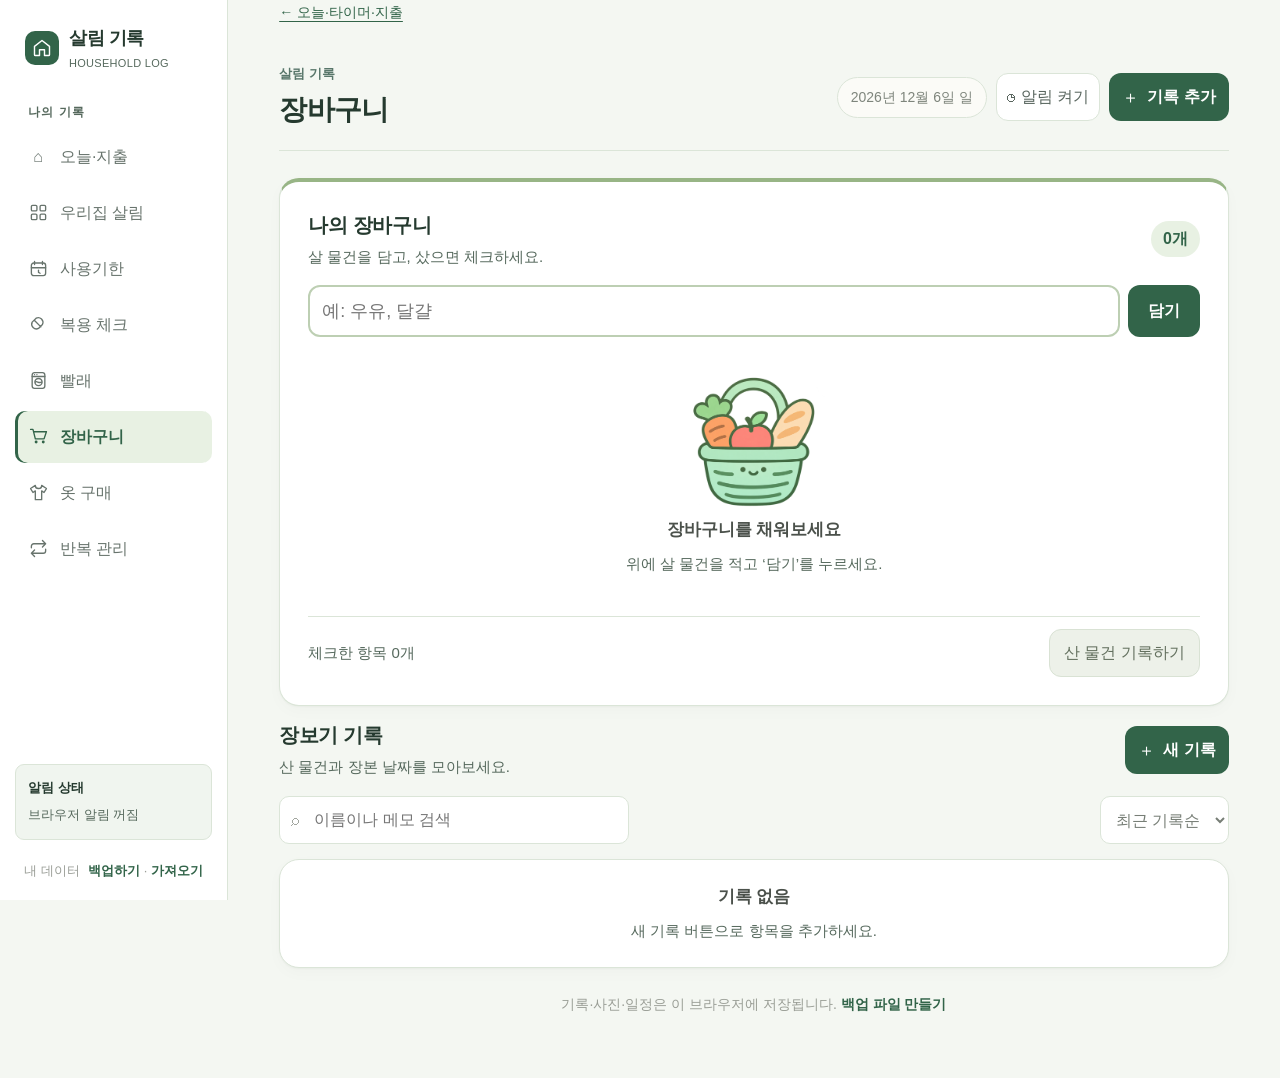
==== household.html @ 3b307e87 "Restore editable basket and household management alongside today tools" ====
<!doctype html>
<html lang="ko">
<head>
  <meta charset="utf-8">
  <meta name="viewport" content="width=device-width, initial-scale=1">
  <meta name="theme-color" content="#f5f3ed">
  <meta name="description" content="빨래, 장보기, 반복 집안일, 복용 일정과 식품·화장품 사용기한을 관리하는 생활 기록 앱">
  <title>살림 관리 · 오늘 살림</title>
  <link rel="stylesheet" href="household.css?v=20261121-restore-1">
</head>
<body>
  <svg class="icon-definitions" xmlns="http://www.w3.org/2000/svg" aria-hidden="true">
    <defs>
      <symbol id="icon-home" viewBox="0 0 24 24"><path d="m3 10 9-7 9 7v10a1 1 0 0 1-1 1h-5v-7H9v7H4a1 1 0 0 1-1-1Z"/></symbol>
      <symbol id="icon-overview" viewBox="0 0 24 24"><rect x="3" y="3" width="7" height="7" rx="1.5"/><rect x="14" y="3" width="7" height="7" rx="1.5"/><rect x="3" y="14" width="7" height="7" rx="1.5"/><rect x="14" y="14" width="7" height="7" rx="1.5"/></symbol>
      <symbol id="icon-expiry" viewBox="0 0 24 24"><rect x="3" y="5" width="18" height="16" rx="3"/><path d="M7 3v4m10-4v4M3 11h18m-9 3v3l2 1"/></symbol>
      <symbol id="icon-medications" viewBox="0 0 24 24"><path d="m9 4-5 5a6 6 0 0 0 8 8l5-5a6 6 0 0 0-8-8Zm-2 3 8 8"/></symbol>
      <symbol id="icon-laundry" viewBox="0 0 24 24"><rect x="4" y="2" width="16" height="20" rx="3"/><path d="M4 7h16M7 4.5h.01m3 0h.01"/><circle cx="12" cy="14" r="4.5"/><path d="M8 14c2-2 4 2 8 0"/></symbol>
      <symbol id="icon-shopping" viewBox="0 0 24 24"><path d="M2 3h3l3 12h11l3-9H6M9 19h.01M18 19h.01"/><circle cx="9" cy="19" r="1"/><circle cx="18" cy="19" r="1"/></symbol>
      <symbol id="icon-clothes" viewBox="0 0 24 24"><path d="m8 3-6 4 3 5 3-2v11h8V10l3 2 3-5-6-4a4 4 0 0 1-8 0Z"/></symbol>
      <symbol id="icon-routines" viewBox="0 0 24 24"><path d="m17 2 4 4-4 4M3 11V9a3 3 0 0 1 3-3h15M7 22l-4-4 4-4m14-1v2a3 3 0 0 1-3 3H3"/></symbol>
      <symbol id="icon-food" viewBox="0 0 24 24"><path d="M12 7c-7-5-12 3-7 12 2 4 5 1 7 1s5 3 7-1c5-9 0-17-7-12Zm0 0V5m0 0c0-3 3-3 5-3 0 3-2 4-5 3Z"/></symbol>
      <symbol id="icon-cosmetic" viewBox="0 0 24 24"><rect x="7" y="8" width="10" height="14" rx="2"/><path d="M9 8V4h6v4M12 4V2h6m-8 11h4"/></symbol>
      <symbol id="icon-check" viewBox="0 0 24 24"><rect x="3" y="3" width="18" height="18" rx="3"/><path d="m7 12 3 3 7-7"/></symbol>
    </defs>
  </svg>
  <div id="householdError" class="storage-warning" role="alert" hidden></div>
  <div class="app-shell">
    <aside class="sidebar" aria-label="주 메뉴">
      <div class="brand">
        <div class="brand-mark" aria-hidden="true"><svg class="ui-icon" aria-hidden="true" focusable="false"><use href="#icon-home"></use></svg></div>
        <div><div class="brand-name">살림 기록</div><div class="brand-sub">HOUSEHOLD LOG</div></div>
      </div>
      <div class="nav-label">나의 기록</div>
      <nav class="nav-list">
        <a class="nav-item" href="index.html"><span class="nav-icon" aria-hidden="true">⌂</span><span>오늘·지출</span></a>
        <button class="nav-item active" data-view="overview"><span class="nav-icon"><svg class="ui-icon" aria-hidden="true" focusable="false"><use href="#icon-overview"></use></svg></span><span>우리집 살림</span></button>
        <button class="nav-item" data-view="expiry"><span class="nav-icon"><svg class="ui-icon" aria-hidden="true" focusable="false"><use href="#icon-expiry"></use></svg></span><span>사용기한</span><span class="nav-count" id="navExpiryCount"></span></button>
        <button class="nav-item" data-view="medications"><span class="nav-icon"><svg class="ui-icon" aria-hidden="true" focusable="false"><use href="#icon-medications"></use></svg></span><span>복용 체크</span><span class="nav-count" id="navMedCount"></span></button>
        <button class="nav-item" data-view="laundry"><span class="nav-icon"><svg class="ui-icon" aria-hidden="true" focusable="false"><use href="#icon-laundry"></use></svg></span><span>빨래</span></button>
        <button class="nav-item" data-view="shopping"><span class="nav-icon"><svg class="ui-icon" aria-hidden="true" focusable="false"><use href="#icon-shopping"></use></svg></span><span>장바구니</span></button>
        <button class="nav-item" data-view="clothes"><span class="nav-icon"><svg class="ui-icon" aria-hidden="true" focusable="false"><use href="#icon-clothes"></use></svg></span><span>옷 구매</span></button>
        <button class="nav-item" data-view="routines"><span class="nav-icon"><svg class="ui-icon" aria-hidden="true" focusable="false"><use href="#icon-routines"></use></svg></span><span>반복 관리</span><span class="nav-count" id="navRoutineCount"></span></button>
      </nav>
      <div class="side-spacer"></div>
      <div class="side-note"><div class="side-note-title">알림 상태</div><p id="sideNotificationStatus">브라우저 알림 꺼짐</p></div>
      <div class="side-tools"><span>내 데이터</span><span><button class="text-button" id="exportButton">백업하기</button> · <button class="text-button" id="importButton">가져오기</button></span></div>
    </aside>

    <main class="main">
      <a class="today-return" href="index.html">← 오늘·타이머·지출</a>
      <header class="topbar">
        <div><div class="eyebrow">살림 기록</div><h1 id="pageTitle">우리집 살림</h1></div>
        <div class="top-actions"><div class="date-chip" id="todayChip"></div><button class="notification-button" id="notificationButton" title="복용 시간과 사용기한 알림"><span>◷</span> 알림 켜기</button><button class="primary-button" id="openAdd"><span class="plus">＋</span> 기록 추가</button></div>
      </header>

      <section class="dashboard" id="dashboard">
        <div class="dashboard-summary"><div class="summary-copy"><span class="summary-date" id="dashboardToday"></span><h2>오늘 챙길 살림</h2><p id="dashboardSummaryText">복용 일정과 사용기한을 확인하세요.</p></div><img class="summary-basket" src="assets/salim-cute-basket-v1-web.png" alt="" width="240" height="220"></div>
        <section class="panel quick-panel">
          <div class="panel-heading"><div><h2 class="panel-title">무엇을 하실까요?</h2><p class="panel-caption">그림을 눌러 시작하세요.</p></div></div>
          <div class="quick-actions">
            <button class="quick-action category-card" data-open-view="shopping"><span class="category-art"><img src="assets/salim-cute-basket-v1-web.png" alt="" width="144" height="112"></span><span class="category-title">장바구니</span><span class="category-caption">살 물건 적기</span></button>
            <button class="quick-action category-card" data-add="laundry"><span class="category-art"><img src="assets/salim-cute-laundry-v1-web.png" alt="" width="144" height="112"></span><span class="category-title">빨래 기록</span><span class="category-caption">세탁 날짜 남기기</span></button>
            <button class="quick-action category-card" data-open-view="medications"><span class="category-art"><img src="assets/salim-cute-medicine-v1-web.png" alt="" width="144" height="112"></span><span class="category-title">복용 체크</span><span class="category-caption">오늘 복용 확인하기</span></button>
            <button class="quick-action category-card" data-open-view="expiry"><span class="category-art"><img src="assets/salim-cute-expiry-v1-web.png" alt="" width="144" height="112"></span><span class="category-title">사용기한</span><span class="category-caption">식품·화장품 기한</span></button>
            <button class="quick-action category-card" data-add="clothes"><span class="category-art"><img src="assets/salim-cute-clothes-v1-web.png" alt="" width="144" height="112"></span><span class="category-title">옷 구매</span><span class="category-caption">산 옷 기록하기</span></button>
            <button class="quick-action category-card" data-open-view="routines"><span class="category-art"><img src="assets/salim-cute-chores-v1-web.png" alt="" width="144" height="112"></span><span class="category-title">반복 집안일</span><span class="category-caption">청소·교체 일정</span></button>
          </div>
        </section>
        <div class="stat-grid">
          <article class="stat-card"><div class="stat-icon"><svg class="ui-icon" aria-hidden="true" focusable="false"><use href="#icon-laundry"></use></svg></div><div><div class="stat-label">이번 달 빨래</div><div class="stat-value"><span id="laundryStat">0</span><small>회 기록</small></div></div></article>
          <article class="stat-card"><div class="stat-icon"><svg class="ui-icon" aria-hidden="true" focusable="false"><use href="#icon-shopping"></use></svg></div><div><div class="stat-label">이번 달 장보기</div><div class="stat-value"><span id="shoppingStat">0</span><small>회 기록</small></div></div></article>
          <article class="stat-card"><div class="stat-icon"><svg class="ui-icon" aria-hidden="true" focusable="false"><use href="#icon-clothes"></use></svg></div><div><div class="stat-label">이번 달 새 옷</div><div class="stat-value"><span id="clothesStat">0</span><small>건 기록</small></div></div></article>
        </div>
        <section class="panel med-panel">
          <div class="panel-heading"><div><h2 class="panel-title">오늘 복용</h2><p class="panel-caption">등록한 시간에 복용 여부를 체크하세요</p></div><button class="link-button" data-open-view="medications">약 관리 →</button></div>
          <div class="med-dose-list" id="dashboardDoseList"></div>
        </section>
        <section class="panel routine-preview-panel">
          <div class="panel-heading"><div><h2 class="panel-title">반복 일정</h2><p class="panel-caption">주기적으로 챙길 집안일</p></div><button class="link-button" data-open-view="routines">관리 →</button></div>
          <div class="routine-preview-list" id="dashboardRoutineList"></div>
        </section>
        <div class="content-grid">
          <section class="panel">
            <div class="panel-heading"><div><h2 class="panel-title">기한 임박</h2><p class="panel-caption">60일 이내 사용기한</p></div><button class="link-button" data-open-view="expiry">전체 보기 →</button></div>
            <div class="alert-list" id="alertList"></div>
          </section>
          <section class="panel">
            <div class="panel-heading"><div><h2 class="panel-title">최근 기록</h2><p class="panel-caption">최근 입력한 항목</p></div><button class="link-button" data-open-view="all">모두 보기 →</button></div>
            <div class="activity-list" id="activityList"></div>
          </section>
        </div>

      </section>

      <section class="list-section" id="listSection">
        <section class="panel shopping-list-panel" id="shoppingListPanel">
          <div class="panel-heading"><div><h2 class="panel-title">나의 장바구니</h2><p class="panel-caption">살 물건을 담고, 샀으면 체크하세요.</p></div><span class="shopping-count" id="shoppingCount">0개</span></div>
          <div class="shopping-entry"><input id="shoppingItemInput" type="text" maxlength="100" placeholder="예: 우유, 달걀" aria-label="장보기 품목"><button class="primary-button" id="addShoppingItem" type="button">담기</button></div>
          <div class="shopping-items" id="shoppingItems"></div>
          <div class="shopping-list-footer"><span id="shoppingCheckedCount">체크한 항목 0개</span><button class="secondary-button" id="saveShoppingPurchase" type="button" disabled>산 물건 기록하기</button></div>
        </section>
        <div class="panel-heading"><div><h2 class="panel-title" id="listTitle">기록</h2><p class="panel-caption" id="listCaption"></p></div><button class="primary-button" id="listAdd"><span class="plus">＋</span> 새 기록</button></div>
        <div class="list-toolbar"><div class="search-wrap"><span>⌕</span><input class="search-input" type="search" id="searchInput" placeholder="이름이나 메모 검색" aria-label="기록 검색"></div><select class="sort-select" id="sortSelect" aria-label="정렬"><option value="newest">최근 기록순</option><option value="oldest">오래된 순</option></select></div>

        <div class="record-list" id="recordList"></div>
        <div class="storage-note">기록·사진·일정은 이 브라우저에 저장됩니다. <button class="text-button" id="backupInline">백업 파일 만들기</button></div>
      </section>

      <section class="med-section" id="medSection">
        <div class="panel-heading"><div><h2 class="panel-title">복용 체크</h2><p class="panel-caption">약과 복용 시간을 등록하고 오늘 복용을 기록합니다.</p></div><button class="primary-button" id="addMedication"><span class="plus">＋</span> 약 추가</button></div>
        <div class="med-layout">
          <section class="panel"><div class="panel-heading"><div><h2 class="panel-title">오늘 복용 일정</h2><p class="panel-caption" id="medTodayCaption"></p></div></div><div class="med-dose-list" id="medDoseList"></div></section>
          <section class="panel"><div class="panel-heading"><div><h2 class="panel-title">등록된 약</h2><p class="panel-caption">약 이름, 시간, 요일</p></div></div><div class="med-list" id="medList"></div><p class="med-disclaimer">복용 여부 기록용입니다. 복용량·복용법은 처방 및 제품 설명을 따르세요.</p></section>
        </div>
      </section>
      <section class="routine-section" id="routineSection">
        <div class="panel-heading"><div><h2 class="panel-title">반복 관리</h2><p class="panel-caption">정기적으로 챙길 집안일을 등록하고 다음 일정을 관리합니다.</p></div><button class="secondary-button" id="exportCalendar" type="button">캘린더 내보내기</button></div>
        <section class="panel routine-form-panel">
          <div class="routine-form-heading"><div><h2 class="panel-title">일정 추가</h2><p class="panel-caption">세탁조 청소, 필터 교체, 침구 세탁 등을 등록하세요.</p></div></div>
          <form class="routine-form" id="routineForm">
            <div class="field"><label for="routineName">할 일</label><input id="routineName" name="name" required maxlength="80" placeholder="예: 정수기 필터 교체"></div>
            <div class="field"><label for="routineNextDate">다음 날짜</label><input id="routineNextDate" name="nextDate" type="date" required></div>
            <div class="field"><label for="routineCadence">반복 주기</label><select id="routineCadence" name="cadence"><option value="P7D">매주</option><option value="P14D">2주마다</option><option value="P1M" selected>매월</option><option value="P3M">3개월마다</option><option value="P6M">6개월마다</option><option value="P1Y">매년</option></select></div>
            <button class="primary-button" id="routineSubmitButton" type="submit"><span class="plus">＋</span> 일정 등록</button>
          </form>
        </section>
        <section class="panel routine-list-panel"><div class="panel-heading"><div><h2 class="panel-title">등록한 일정</h2><p class="panel-caption">완료하면 선택한 주기만큼 다음 날짜가 자동으로 바뀝니다.</p></div></div><div class="routine-list" id="routineList"></div></section>
        <p class="calendar-note">캘린더 내보내기는 반복 일정을 .ics 파일로 저장합니다. 파일을 Google Calendar 또는 Apple 캘린더에 가져오면 기기 캘린더 알림을 사용할 수 있어요.</p>
      </section>
      <div class="mobile-data-tools" aria-label="데이터 관리"><button class="text-button" id="mobileExportButton">전체 백업</button><button class="text-button" id="mobileImportButton">백업 가져오기</button></div>
    </main>
  </div>

  <div class="modal-backdrop" id="modalBackdrop" role="dialog" aria-modal="true" aria-labelledby="modalTitle">
    <div class="modal">
      <div class="modal-head"><div><h2 id="modalTitle">새 기록</h2><p>입력한 정보는 이 브라우저에 저장됩니다.</p></div><button class="close-button" id="closeModal" aria-label="닫기">×</button></div>
      <div class="type-tabs" id="typeTabs">
        <button class="type-tab active" data-type="laundry"><span>◌</span>빨래</button>
        <button class="type-tab" data-type="shopping"><span>⌑</span>장보기</button>
        <button class="type-tab" data-type="clothes"><span>♧</span>옷 구매</button>
        <button class="type-tab" data-type="food"><span>◉</span>식품</button>
        <button class="type-tab" data-type="cosmetic"><span>✿</span>화장품</button>
      </div>
      <form id="recordForm">
        <div class="form-body"><div class="form-grid" id="formFields"></div><div class="calc-preview" id="calcPreview" hidden></div></div>
        <div class="form-footer"><button type="button" class="secondary-button" id="cancelModal">취소</button><button type="submit" class="primary-button">기록 저장</button></div>
      </form>
    </div>
  </div>
  <div class="modal-backdrop" id="medModalBackdrop" role="dialog" aria-modal="true" aria-labelledby="medModalTitle">
    <div class="modal">
      <div class="modal-head"><div><h2 id="medModalTitle">약 추가</h2><p>이름과 복용 일정만 입력하면 됩니다.</p></div><button class="close-button" id="closeMedModal" aria-label="닫기">×</button></div>
      <form id="medForm">
        <div class="form-body"><div class="form-grid">
          <div class="field full"><label for="medName">약 이름</label><input id="medName" name="name" required maxlength="80" placeholder="예: 비타민 D"></div>
          <div class="field full"><label for="medDose">복용량 <span class="hint">선택</span></label><input id="medDose" name="dose" maxlength="40" placeholder="예: 1정, 5ml"></div>
          <div class="field full"><label class="scheduled-option"><input id="medScheduled" type="checkbox" checked>정한 시간에 표시</label></div>
          <div class="field full" id="medScheduleFields"><label>복용 시간</label><div id="medTimes"></div><button class="secondary-button" type="button" id="addMedTime">＋ 시간 추가</button></div>
          <div class="field full"><label>복용 요일</label><div class="day-picker" id="dayPicker"></div></div>
          <div class="field"><label for="medStartDate">시작일 <span class="hint">선택</span></label><input id="medStartDate" name="startDate" type="date"></div>
          <div class="field"><label for="medEndDate">종료일 <span class="hint">선택</span></label><input id="medEndDate" name="endDate" type="date"></div>
        </div><p class="med-disclaimer">알림은 이 앱이 열려 있고 브라우저 알림을 허용한 동안 전송됩니다. 체크가 없다는 이유로 복용하지 않았다고 판단하지 않습니다.</p></div>
        <div class="form-footer"><button type="button" class="secondary-button" id="cancelMedModal">취소</button><button type="submit" class="primary-button" id="saveMedicationButton">약 저장</button></div>
      </form>
    </div>
  </div>
  <div class="photo-viewer" id="photoViewer"><button type="button" id="closePhotoViewer" aria-label="사진 닫기">×</button><img id="photoViewerImage" alt="첨부 사진 크게 보기"></div>
  <input type="file" id="importFile" accept="application/json,.json">
  <div class="toast" id="toast" role="status" aria-live="polite"></div>

  <script src="care-core.js?v=20261120-quick-care-1"></script>
  <script src="household-bridge.js?v=20261121-restore-1"></script>
  <script src="household.js?v=20261121-restore-1"></script>
</body>
</html>
---- household.css ----
:root {
      color-scheme: light;
      --bg: #f3f5f4;
      --paper: #ffffff;
      --paper-2: #f7f8f7;
      --ink: #222a27;
      --muted: #69766f;
      --line: #dce3df;
      --green: #2f6652;
      --green-2: #56796a;
      --green-pale: #e8f0ec;
      --coral: #b9614b;
      --coral-pale: #f8eae6;
      --gold: #99722e;
      --gold-pale: #f4f0e4;
      --shadow: 0 1px 3px rgba(30, 47, 38, .05), 0 4px 14px rgba(30, 47, 38, .025);
      --radius: 12px;
      font-family: -apple-system, BlinkMacSystemFont, "Apple SD Gothic Neo", "Noto Sans KR", "Malgun Gothic", sans-serif;
    }
    * { box-sizing: border-box; }
    body { margin: 0; min-width: 320px; background: var(--bg); color: var(--ink); }
    button, input, select, textarea { font: inherit; }
    button { cursor: pointer; }
    .app-shell { min-height: 100vh; }
    .sidebar {
      position: fixed; inset: 0 auto 0 0; z-index: 5; display: flex; flex-direction: column;
      width: 220px; padding: 24px 14px 16px; background: var(--paper); border-right: 1px solid var(--line);
    }
    .brand { display: flex; align-items: center; gap: 10px; padding: 0 10px; margin: 0 0 34px; }
    .brand-mark { display: grid; place-items: center; width: 34px; height: 34px; border-radius: 9px; background: var(--green); color: #fff; font-size: 17px; }
    .brand-name { font-size: 15px; font-weight: 750; letter-spacing: -.4px; }
    .brand-sub { margin-top: 3px; font-size: 9px; color: var(--muted); letter-spacing: .3px; }
    .nav-label { padding: 0 13px; margin: 0 0 10px; color: #a1a59e; font-size: 10px; font-weight: 700; letter-spacing: 1.1px; }
    .nav-list { display: grid; gap: 5px; }
    .nav-item { width: 100%; display: flex; align-items: center; gap: 12px; padding: 10px 12px; border: 0; border-radius: 8px; background: transparent; color: #68746d; text-align: left; font-size: 12px; transition: background .15s, color .15s; }
    .nav-item:hover { background: #f5f5ef; color: var(--ink); }
    .nav-item.active { background: var(--green-pale); color: var(--green); font-weight: 700; box-shadow: inset 2px 0 var(--green); }
    .nav-icon { width: 18px; font-size: 16px; text-align: center; }
    .nav-count { margin-left: auto; color: #9da39a; font-size: 11px; }
    .side-spacer { flex: 1; }
    .side-note { padding: 13px 12px; border-radius: 9px; background: var(--paper-2); border: 1px solid var(--line); }
    .side-note-title { margin-bottom: 7px; font-size: 11px; font-weight: 700; }
    .side-note p { margin: 0; color: var(--muted); font-size: 10px; line-height: 1.65; }
    .side-tools { display: flex; justify-content: space-between; align-items: center; padding: 18px 9px 0; color: #9a9e97; font-size: 10px; }
    .text-button { border: 0; padding: 3px 0; background: transparent; color: var(--green); font-size: 10px; font-weight: 700; }
    .main { max-width: 1480px; min-height: 100vh; margin-left: 220px; padding: 0 42px 56px; }
    .topbar { display: flex; justify-content: space-between; align-items: center; padding: 25px 0 22px; }
    .eyebrow { color: var(--green-2); font-size: 10px; font-weight: 700; letter-spacing: .3px; }
    h1 { margin: 5px 0 0; font-size: 21px; letter-spacing: -.55px; font-weight: 750; }
    .top-actions { display: flex; align-items: center; gap: 9px; }
    .date-chip { padding: 9px 13px; border: 1px solid var(--line); border-radius: 99px; color: #7e857c; background: rgba(255,254,250,.65); font-size: 11px; }
    .primary-button { display: inline-flex; align-items: center; justify-content: center; gap: 8px; min-height: 38px; padding: 0 13px; border: 0; border-radius: 8px; background: var(--green); color: #fff; font-size: 11px; font-weight: 700; box-shadow: none; transition: background .15s; }
    .primary-button:hover { transform: translateY(-1px); background: #344a3b; }
    .plus { font-size: 17px; line-height: 1; font-weight: 400; }
    .dashboard { display: block; }
    .stat-grid { display: grid; grid-template-columns: repeat(3, 1fr); gap: 14px; margin: 19px 0; }
    .stat-card { display: flex; align-items: center; min-height: 82px; padding: 14px 16px; border: 1px solid var(--line); border-radius: 10px; background: var(--paper); box-shadow: var(--shadow); }
    .stat-icon { display: grid; place-items: center; flex: 0 0 36px; width: 36px; height: 36px; margin-right: 12px; border-radius: 9px; background: var(--green-pale); color: var(--green); font-size: 16px; }
    .stat-card:nth-child(2) .stat-icon { background: var(--gold-pale); color: var(--gold); }
    .stat-card:nth-child(3) .stat-icon { background: var(--coral-pale); color: var(--coral); }
    .stat-label { color: var(--muted); font-size: 10px; }
    .stat-value { margin-top: 5px; font-size: 19px; font-weight: 750; letter-spacing: -.5px; }
    .stat-value small { margin-left: 4px; color: #969c93; font-size: 10px; font-weight: 500; }
    .content-grid { display: grid; grid-template-columns: minmax(0, 1.5fr) minmax(265px, .9fr); gap: 17px; }
    .panel { min-width: 0; padding: 18px 18px; border: 1px solid var(--line); border-radius: 11px; background: var(--paper); box-shadow: var(--shadow); }
    .panel-heading { display: flex; justify-content: space-between; align-items: flex-start; margin-bottom: 17px; }
    .panel-title { margin: 0; font-size: 14px; font-weight: 750; letter-spacing: -.35px; }
    .panel-caption { margin: 5px 0 0; color: var(--muted); font-size: 10px; }
    .link-button { border: 0; background: transparent; color: var(--green); font-size: 10px; font-weight: 700; }
    .alert-list { display: grid; gap: 9px; }
    .alert-row { display: flex; align-items: center; min-height: 61px; padding: 10px 12px; border-radius: 12px; background: #faf9f4; }
    .alert-row.urgent { background: #fbf0eb; }
    .alert-symbol { display: grid; place-items: center; flex: 0 0 36px; width: 36px; height: 36px; margin-right: 11px; border-radius: 12px; background: #eff1eb; font-size: 15px; }
    .alert-row.urgent .alert-symbol { background: #f5ded5; }
    .alert-meta { min-width: 0; flex: 1; }
    .alert-name { overflow: hidden; color: #3b413b; font-size: 11px; font-weight: 700; text-overflow: ellipsis; white-space: nowrap; }
    .alert-date { margin-top: 4px; color: var(--muted); font-size: 9px; }
    .deadline { flex: 0 0 auto; margin-left: 9px; padding: 6px 8px; border-radius: 8px; background: var(--green-pale); color: var(--green); font-size: 9px; font-weight: 750; white-space: nowrap; }
    .deadline.urgent { background: #f4ddd4; color: #a25740; }
    .deadline.past { background: #eeeae5; color: #7b7069; }
    .empty-state { display: grid; justify-items: center; gap: 8px; padding: 23px 12px 20px; color: var(--muted); text-align: center; }
    .empty-state strong { color: #4b514b; font-size: 11px; }
    .empty-state span { font-size: 10px; line-height: 1.6; }
    .activity-empty { grid-template-columns: minmax(0,1fr) 128px; align-items: center; justify-items: stretch; gap: 14px; min-height: 118px; padding: 6px 6px 6px 2px; text-align: left; }
    .activity-empty-copy { display: grid; gap: 7px; }
    .activity-empty img { display: block; width: 128px; max-width: 100%; height: auto; object-fit: contain; }
    .dose-empty, .alert-empty { align-items: center; justify-items: stretch; gap: 12px; padding: 6px 4px; text-align: left; }
    .dose-empty { grid-template-columns: minmax(0,1fr) 150px; min-height: 132px; }
    .alert-empty { grid-template-columns: minmax(0,1fr) 112px; min-height: 110px; gap: 8px; padding-right: 2px; }
    .dose-empty-copy, .alert-empty-copy { display: grid; gap: 7px; }
    .dose-empty img, .alert-empty img { display: block; max-width: 100%; height: auto; object-fit: contain; }
    .dose-empty img { width: 150px; }
    .alert-empty img { width: 112px; }
    .activity-list { display: grid; }
    .activity-row { display: flex; align-items: center; min-height: 58px; border-top: 1px solid #f0efe8; }
    .activity-row:first-child { border-top: 0; }
    .activity-icon { display: grid; place-items: center; flex: 0 0 34px; width: 34px; height: 34px; margin-right: 11px; border-radius: 11px; background: #f1f2ec; font-size: 14px; }
    .activity-main { min-width: 0; flex: 1; }
    .activity-name { overflow: hidden; font-size: 11px; font-weight: 700; text-overflow: ellipsis; white-space: nowrap; }
    .activity-sub { margin-top: 4px; color: var(--muted); font-size: 9px; }
    .activity-kind { margin-left: 8px; color: #92988f; font-size: 9px; white-space: nowrap; }
    .quick-panel { margin-top: 17px; padding: 18px 21px; }
    .quick-actions { display: grid; grid-template-columns: repeat(5, 1fr); gap: 9px; }
    .quick-action { display: flex; align-items: center; gap: 9px; min-height: 48px; padding: 8px 11px; border: 1px solid var(--line); border-radius: 12px; background: #fffefa; color: #565d55; text-align: left; font-size: 10px; transition: border .15s, background .15s; }
    .quick-action:hover { border-color: #bcc9bc; background: #f8faf6; }
    .quick-action span:first-child { font-size: 16px; }
    .list-section { display: none; }
    .list-section.visible { display: block; }
    .list-toolbar { display: flex; justify-content: space-between; align-items: center; gap: 12px; margin: 18px 0 13px; }
    .search-wrap { position: relative; flex: 1; max-width: 350px; }
    .search-wrap span { position: absolute; top: 50%; left: 12px; color: #a2a69f; transform: translateY(-50%); }
    .search-input { width: 100%; height: 39px; padding: 0 12px 0 34px; border: 1px solid var(--line); border-radius: 10px; outline: none; background: var(--paper); color: var(--ink); font-size: 11px; }
    .search-input:focus { border-color: #9cab9c; box-shadow: 0 0 0 3px rgba(65,91,73,.08); }
    .sort-select { height: 39px; padding: 0 11px; border: 1px solid var(--line); border-radius: 10px; background: var(--paper); color: #777e76; font-size: 10px; }
    .record-list { display: grid; gap: 9px; }
    .record-card { display: flex; align-items: center; gap: 11px; padding: 12px 13px; border: 1px solid var(--line); border-radius: 9px; background: var(--paper); box-shadow: var(--shadow); }
    .record-icon { display: grid; place-items: center; flex: 0 0 41px; height: 41px; border-radius: 13px; background: var(--green-pale); font-size: 18px; }
    .record-copy { min-width: 0; flex: 1; }
    .record-title { overflow: hidden; font-size: 12px; font-weight: 700; text-overflow: ellipsis; white-space: nowrap; }
    .record-detail { display: flex; flex-wrap: wrap; gap: 7px; margin-top: 5px; color: var(--muted); font-size: 9px; }
    .record-right { flex: 0 0 auto; display: flex; align-items: center; gap: 12px; }
    .record-deadline { color: var(--green); font-size: 10px; font-weight: 750; text-align: right; }
    .record-deadline small { display: block; margin-bottom: 3px; color: #9ba097; font-size: 8px; font-weight: 500; }
    .delete-button, .edit-button { display: grid; place-items: center; width: 28px; height: 28px; border: 0; border-radius: 7px; background: transparent; color: #77827b; font-size: 13px; }
    .delete-button:hover { background: #f7e9e4; color: #a25740; }
    .edit-button:hover { background: var(--green-pale); color: var(--green); }
    .storage-note { margin-top: 23px; color: #9a9e96; font-size: 9px; text-align: center; }
    .storage-note button { color: var(--green); font-size: inherit; }
    .modal-backdrop { position: fixed; inset: 0; z-index: 20; display: none; align-items: center; justify-content: center; padding: 20px; background: rgba(30,37,31,.38); backdrop-filter: blur(3px); }
    .modal-backdrop.open { display: flex; }
    .modal { width: min(100%, 520px); max-height: min(88vh, 760px); overflow: auto; border-radius: 20px; background: var(--paper); box-shadow: 0 24px 70px rgba(20,30,22,.23); }
    .modal-head { display: flex; justify-content: space-between; align-items: flex-start; padding: 23px 25px 16px; border-bottom: 1px solid var(--line); }
    .modal-head h2 { margin: 0; font-size: 17px; letter-spacing: -.5px; }
    .modal-head p { margin: 6px 0 0; color: var(--muted); font-size: 10px; }
    .close-button { display: grid; place-items: center; width: 31px; height: 31px; border: 0; border-radius: 9px; background: #f3f2ec; color: #747b73; font-size: 18px; }
    .type-tabs { display: grid; grid-template-columns: repeat(5,1fr); gap: 6px; padding: 15px 23px 0; }
    .type-tab { min-height: 49px; padding: 6px 3px; border: 1px solid var(--line); border-radius: 10px; background: #fff; color: #8a9088; font-size: 9px; }
    .type-tab span { display: block; margin-bottom: 3px; font-size: 15px; }
    .type-tab.active { border-color: #b7c4b7; background: #eff3ed; color: var(--green); font-weight: 750; }
    .form-body { padding: 19px 25px 8px; }
    .form-grid { display: grid; grid-template-columns: 1fr 1fr; gap: 13px 12px; }
    .field { min-width: 0; }
    .field.full { grid-column: 1 / -1; }
    .field label { display: block; margin: 0 0 6px; color: #5e655d; font-size: 10px; font-weight: 700; }
    .field .hint { margin-left: 4px; color: #a0a59d; font-size: 9px; font-weight: 400; }
    .field input, .field select, .field textarea { width: 100%; min-height: 39px; padding: 9px 10px; border: 1px solid var(--line); border-radius: 9px; outline: none; background: #fff; color: #333a34; font-size: 11px; }
    .field textarea { min-height: 67px; resize: vertical; }
    .field input:focus, .field select:focus, .field textarea:focus { border-color: #9cab9c; box-shadow: 0 0 0 3px rgba(65,91,73,.08); }
    .calc-preview { display: flex; align-items: center; gap: 10px; margin-top: 14px; padding: 11px 12px; border-radius: 11px; background: #f0f3ed; color: var(--green); font-size: 10px; line-height: 1.55; }
    .calc-preview b { font-size: 12px; }
    .form-footer { display: flex; justify-content: flex-end; gap: 8px; padding: 13px 25px 22px; }
    .secondary-button { min-height: 39px; padding: 0 14px; border: 1px solid var(--line); border-radius: 10px; background: transparent; color: #70776e; font-size: 11px; }
    .toast { position: fixed; z-index: 30; bottom: 25px; left: 50%; padding: 11px 16px; border-radius: 11px; background: #29362c; color: #fff; font-size: 11px; box-shadow: 0 8px 24px rgba(0,0,0,.2); opacity: 0; pointer-events: none; transform: translate(-50%, 10px); transition: all .2s; }
    .toast.show { opacity: 1; transform: translate(-50%, 0); }
    #importFile { display: none; }
    .notification-button { display: inline-flex; align-items: center; gap: 6px; min-height: 36px; padding: 0 10px; border: 1px solid var(--line); border-radius: 8px; background: var(--paper); color: #59665f; font-size: 10px; }
    .notification-button.enabled { border-color: #c5d8cd; background: #edf4f0; color: var(--green); }
    .dashboard-summary { display: flex; align-items: center; justify-content: space-between; gap: 12px; margin: 0 0 14px; padding: 12px 15px; border: 1px solid var(--line); border-radius: 9px; background: var(--paper); color: #59665f; font-size: 11px; }
    .dashboard-summary strong { color: var(--ink); }
    .dashboard-summary small { color: var(--muted); font-size: 10px; }
    .med-panel { margin-bottom: 14px; }
    .med-dose-list { display: grid; gap: 7px; }
    .med-dose-row { display: flex; align-items: center; gap: 10px; min-height: 49px; padding: 8px 10px; border: 1px solid #e7ebe8; border-radius: 8px; background: #fbfcfb; }
    .med-dose-time { flex: 0 0 45px; color: #4c5d54; font-size: 11px; font-weight: 700; }
    .med-dose-copy { min-width: 0; flex: 1; }
    .med-dose-name { overflow: hidden; color: #2c3731; font-size: 11px; font-weight: 700; text-overflow: ellipsis; white-space: nowrap; }
    .med-dose-meta { margin-top: 3px; color: var(--muted); font-size: 9px; }
    .dose-status { padding: 4px 7px; border-radius: 6px; background: #f4eee1; color: #876b31; font-size: 9px; font-weight: 700; white-space: nowrap; }
    .dose-status.done { background: #e6f0eb; color: var(--green); }
    .dose-status.late { background: #f8eae6; color: #a34f3c; }
    .dose-button { min-width: 72px; min-height: 30px; padding: 0 9px; border: 1px solid #cbd8d0; border-radius: 7px; background: #fff; color: var(--green); font-size: 9px; font-weight: 700; }
    .dose-button.done { border-color: #d8e4dd; background: #eaf2ed; }
    .med-list { display: grid; gap: 8px; }
    .med-card { display: flex; align-items: center; gap: 12px; padding: 12px 13px; border: 1px solid var(--line); border-radius: 9px; background: var(--paper); }
    .med-card-main { min-width: 0; flex: 1; }
    .med-card-name { font-size: 12px; font-weight: 700; }
    .med-card-info { margin-top: 4px; color: var(--muted); font-size: 9px; line-height: 1.6; }
    .med-card-actions { display: flex; gap: 3px; }
    .med-time-row { display: flex; align-items: center; gap: 7px; margin-bottom: 7px; }
    .med-time-row input { flex: 1; }
    .remove-time { width: 30px; height: 30px; border: 1px solid var(--line); border-radius: 7px; background: #fff; color: #68746d; }
    .day-picker { display: flex; flex-wrap: wrap; gap: 5px; }
    .day-option { position: relative; }
    .day-option input { position: absolute; opacity: 0; }
    .day-option span { display: grid; place-items: center; width: 34px; height: 31px; border: 1px solid var(--line); border-radius: 7px; color: #758079; font-size: 9px; cursor: pointer; }
    .day-option input:focus-visible + span { outline: 3px solid var(--green); outline-offset: 2px; }
    .day-option input:checked + span { border-color: #b7cbbf; background: #eaf2ed; color: var(--green); font-weight: 700; }
    .photo-preview { display: flex; align-items: center; gap: 9px; margin-top: 8px; color: var(--muted); font-size: 9px; }
    .photo-preview img { width: 58px; height: 58px; border: 1px solid var(--line); border-radius: 7px; object-fit: cover; }
    .record-photo { display: grid; place-items: center; flex: 0 0 42px; width: 42px; height: 42px; overflow: hidden; border: 0; border-radius: 8px; background: #f0f3f1; color: var(--green); font-size: 17px; }
    .record-photo img { width: 100%; height: 100%; object-fit: cover; }
    .photo-viewer { position: fixed; inset: 0; z-index: 40; display: none; align-items: center; justify-content: center; padding: 24px; background: rgba(15,22,18,.85); }
    .photo-viewer.open { display: flex; }
    .photo-viewer img { max-width: min(92vw, 900px); max-height: 86vh; border-radius: 8px; object-fit: contain; }
    .photo-viewer button { position: absolute; top: 20px; right: 22px; width: 38px; height: 38px; border: 1px solid rgba(255,255,255,.35); border-radius: 8px; background: rgba(255,255,255,.1); color: #fff; font-size: 22px; }
    .med-disclaimer { margin: 9px 0 0; color: var(--muted); font-size: 9px; line-height: 1.6; }
    .med-section { display: none; }
    .med-section.visible { display: block; }
    .med-layout { display: grid; grid-template-columns: minmax(0,1fr) minmax(0,1fr); gap: 13px; }
    @media (max-width: 1080px) {
      .main { padding-right: 28px; padding-left: 28px; }
      .content-grid { grid-template-columns: minmax(0, 1.3fr) minmax(235px, .9fr); }
      .quick-actions { grid-template-columns: repeat(3, 1fr); }
      .med-layout { grid-template-columns: 1fr; }
    }
    @media (max-width: 820px) {
      .sidebar { inset: auto 0 0; width: 100%; height: 67px; padding: 6px 10px max(6px, env(safe-area-inset-bottom)); border-top: 1px solid var(--line); border-right: 0; }
      .brand, .nav-label, .side-spacer, .side-note, .side-tools { display: none; }
      .nav-list { display: flex; justify-content: space-around; gap: 1px; width: 100%; }
      .nav-item { flex: 1; display: flex; flex-direction: column; justify-content: center; gap: 3px; min-width: 0; padding: 5px 2px; border-radius: 7px; text-align: center; font-size: 7px; }
      .nav-item.active { box-shadow: inset 0 2px var(--green); }
      .nav-icon { width: auto; font-size: 16px; }
      .nav-count { display: none; }
      .main { margin-left: 0; padding: 0 22px 88px; }
      .topbar { padding-top: 21px; }
    }
    @media (max-width: 640px) {
      .main { padding-right: 15px; padding-left: 15px; }
      .topbar { align-items: flex-start; padding-bottom: 18px; }
      h1 { font-size: 20px; }
      .date-chip { display: none; }
      .primary-button { min-height: 38px; padding: 0 12px; font-size: 10px; }
      .notification-button { width: 37px; min-width: 37px; justify-content: center; padding: 0; overflow: hidden; white-space: nowrap; font-size: 0; }
      .notification-button span { font-size: 14px; }
      .stat-grid { gap: 8px; margin: 12px 0; }
      .stat-card { display: flex; min-height: 82px; padding: 11px 8px; border-radius: 10px; }
      .stat-icon { flex-basis: 29px; width: 29px; height: 29px; margin: 0 7px 0 0; border-radius: 8px; font-size: 14px; }
      .stat-label { font-size: 8px; }
      .stat-value { font-size: 16px; }
      .stat-value small { font-size: 8px; }
      .content-grid { grid-template-columns: 1fr; gap: 11px; }
      .panel { padding: 15px 13px; border-radius: 10px; }
      .panel-title { font-size: 13px; }
      .activity-empty { grid-template-columns: minmax(0,1fr) 104px; min-height: 104px; gap: 6px; padding-right: 2px; }
      .activity-empty img { width: 104px; }
      .dose-empty { grid-template-columns: minmax(0,1fr) 112px; min-height: 104px; gap: 6px; padding: 4px 1px; }
      .dose-empty img { width: 112px; }
      .alert-empty { grid-template-columns: minmax(0,1fr) 104px; min-height: 98px; gap: 5px; padding: 3px 1px; }
      .alert-empty img { width: 104px; }
      .quick-panel { margin-top: 11px; padding: 15px; }
      .quick-actions { grid-template-columns: repeat(2, 1fr); }
      .quick-action { min-height: 43px; padding: 7px 9px; font-size: 9px; }
      .list-toolbar { align-items: stretch; }
      .sort-select { max-width: 100px; }
      .record-card { gap: 9px; padding: 11px; }
      .record-right { gap: 5px; }
      .record-deadline { font-size: 9px; }
      .record-icon { flex-basis: 35px; height: 35px; font-size: 15px; }
      .modal-backdrop { padding: 10px; align-items: flex-end; }
      .modal { max-height: 92vh; border-radius: 19px 19px 12px 12px; }
      .modal-head { padding: 18px 18px 13px; }
      .type-tabs { padding: 12px 14px 0; gap: 4px; }
      .type-tab { font-size: 8px; }
      .form-body { padding: 17px 18px 5px; }
      .form-footer { padding: 11px 18px 18px; }
    }
    @media (max-width: 380px) {
      .stat-card { padding: 10px 8px; }
      .stat-label { letter-spacing: -.2px; }
      .type-tab { font-size: 7px; }
    }
    /* Final layout pass: give the dashboard a clear reading order and roomier controls. */
    :root {
      --bg: #f4f6f5;
      --paper-2: #f7f9f8;
      --ink: #202925;
      --muted: #66736c;
      --line: #e1e7e3;
      --green: #315f4e;
      --green-2: #58766a;
      --green-pale: #eaf1ed;
      --shadow: 0 1px 2px rgba(27, 43, 34, .035), 0 5px 16px rgba(27, 43, 34, .025);
    }
    body { line-height: 1.5; }
    button:focus-visible, input:focus-visible, select:focus-visible, textarea:focus-visible { outline: 3px solid rgba(49,95,78,.22); outline-offset: 2px; }
    .sidebar { width: 228px; padding: 25px 15px 17px; }
    .brand { margin-bottom: 31px; }
    .brand-mark { border-radius: 10px; }
    .nav-list { gap: 4px; }
    .nav-item { min-height: 46px; padding: 11px 13px; border-radius: 10px; font-size: 14px; }
    .nav-item.active { box-shadow: inset 3px 0 var(--green); }
    .main { max-width: 1420px; margin-left: 228px; padding: 0 clamp(26px, 4vw, 58px) 60px; }
    .topbar { min-height: 96px; padding: 23px 0 19px; margin-bottom: 20px; border-bottom: 1px solid var(--line); }
    .eyebrow { font-size: 11px; letter-spacing: .15px; }
    h1 { font-size: 24px; letter-spacing: -.65px; }
    .date-chip { font-size: 12px; }
    .primary-button, .notification-button { min-height: 42px; font-size: 14px; }
    .dashboard {
      display: grid;
      grid-template-columns: minmax(0, 1.35fr) minmax(290px, .9fr);
      grid-template-areas: "summary summary" "stats stats" "med alerts" "routine recent" "quick quick";
      gap: 20px;
    }
    .dashboard-summary { grid-area: summary; min-height: 132px; margin: 0; padding: 24px 28px; border: 0; border-radius: 16px; background: #315f4e; color: #fff; align-items: center; }
    .summary-label { color: #d4e5dc; font-size: 12px; font-weight: 600; }
    .summary-copy h2 { margin: 5px 0 7px; font-size: 24px; font-weight: 700; letter-spacing: -.7px; line-height: 1.35; }
    .summary-copy p { margin: 0; color: #e0ece5; font-size: 14px; line-height: 1.65; }
    .summary-date { flex-shrink: 0; padding: 8px 12px; border: 1px solid #749587; border-radius: 8px; color: #eef5f1; font-size: 12px; }
    .stat-grid { grid-area: stats; gap: 12px; margin: 0; }
    .stat-card { min-height: 108px; padding: 20px; border-radius: 14px; box-shadow: none; }
    .stat-icon { flex-basis: 46px; width: 46px; height: 46px; margin-right: 16px; border-radius: 13px; }
    .stat-label { font-size: 13px; }
    .stat-value { margin-top: 3px; font-size: 30px; line-height: 1.2; font-variant-numeric: tabular-nums; }
    .stat-value small { font-size: 12px; color: var(--muted); }
    .dashboard .content-grid { display: contents; }
    .dashboard .med-panel { grid-area: med; min-height: 100%; margin: 0; }
    .dashboard .routine-preview-panel { grid-area: routine; margin: 0; }
    .dashboard .content-grid > .panel:first-child { grid-area: alerts; }
    .dashboard .content-grid > .panel:nth-child(2) { grid-area: recent; }
    .panel { padding: 24px; border-radius: 14px; box-shadow: var(--shadow); }
    .panel-heading { align-items: center; margin-bottom: 16px; }
    .panel-title { font-size: 17px; }
    .panel-caption { font-size: 13px; line-height: 1.6; }
    .link-button { min-height: 36px; padding: 7px 0 7px 10px; font-size: 13px; white-space: nowrap; }
    .alert-list { gap: 8px; }
    .alert-row { min-height: 64px; padding: 10px 11px; border-radius: 9px; background: #f7f9f7; }
    .alert-row.urgent { background: #fbf2ef; }
    .alert-symbol, .activity-icon { border-radius: 9px; }
    .alert-name, .activity-name { font-size: 14px; }
    .alert-date, .activity-sub, .activity-kind { font-size: 12px; }
    .deadline { font-size: 10px; }
    .activity-row { min-height: 62px; border-color: #edf0ee; }
    .empty-state strong { font-size: 15px; font-weight: 600; }
    .empty-state span { font-size: 13px; line-height: 1.75; word-break: keep-all; overflow-wrap: anywhere; }
    .med-dose-list { gap: 8px; }
    .med-dose-row { min-height: 57px; padding: 9px 10px; border-radius: 9px; background: #fafcfb; }
    .med-dose-time { flex-basis: 48px; font-size: 14px; }
    .med-dose-name { font-size: 14px; }
    .med-dose-meta { font-size: 12px; }
    .dose-status { padding: 5px 8px; font-size: 10px; }
    .dose-button { min-height: 34px; font-size: 11px; }
    .quick-panel { grid-area: quick; margin: 0; padding: 24px; }
    .quick-actions { grid-template-columns: repeat(4, minmax(0,1fr)); gap: 10px; }
    .quick-action { min-height: 64px; padding: 12px; gap: 11px; border-radius: 11px; background: #fff; font-size: 14px; color: var(--ink); }
    .quick-icon { display: grid; place-items: center; flex: 0 0 34px; width: 34px; height: 34px; border-radius: 9px; background: var(--green-pale); color: var(--green); }
    .list-section, .med-section { padding-top: 3px; }
    .list-toolbar { margin: 15px 0; }
    .search-input, .sort-select { height: 42px; font-size: 12px; }
    .record-card { min-height: 68px; padding: 13px 15px; border-radius: 10px; }
    .record-title { font-size: 13px; }
    .record-detail { font-size: 11px; }
    .record-deadline { font-size: 11px; }
    .record-deadline small { font-size: 10px; }
    .storage-note { font-size: 11px; }
    .field label { font-size: 12px; }
    .field input, .field select, .field textarea { font-size: 13px; }
    .type-tab { font-size: 10px; }
    .med-card-name { font-size: 13px; }
    .med-card-info, .med-disclaimer { font-size: 11px; }
    .routine-preview-list, .routine-list, .shopping-items { display: grid; gap: 8px; }
    .routine-section { display: none; }
    .routine-section.visible { display: block; }
    .routine-preview-row, .routine-row, .shopping-item { display: flex; align-items: center; gap: 10px; min-width: 0; padding: 10px 11px; border: 1px solid var(--line); border-radius: 9px; background: #fbfcfb; }
    .routine-preview-copy, .routine-copy { min-width: 0; flex: 1; }
    .routine-preview-name, .routine-name { overflow: hidden; font-size: 12px; font-weight: 700; text-overflow: ellipsis; white-space: nowrap; }
    .routine-preview-date, .routine-meta { margin-top: 3px; color: var(--muted); font-size: 11px; }
    .routine-due { flex: 0 0 auto; padding: 5px 8px; border-radius: 7px; background: var(--green-pale); color: var(--green); font-size: 10px; font-weight: 700; white-space: nowrap; }
    .routine-due.urgent { background: var(--gold-pale); color: var(--gold); }
    .routine-due.overdue { background: var(--coral-pale); color: var(--coral); }
    .routine-row { min-height: 72px; padding: 12px; }
    .routine-row .routine-name { font-size: 13px; }
    .routine-actions { display: flex; flex: 0 0 auto; gap: 6px; }
    .routine-done { min-height: 34px; padding: 0 10px; border: 1px solid #ccd9d1; border-radius: 8px; background: #fff; color: var(--green); font-size: 11px; font-weight: 700; }
    .routine-delete { width: 34px; height: 34px; border: 0; border-radius: 8px; background: transparent; color: #737d76; font-size: 17px; }
    .routine-form-panel { margin-bottom: 14px; }
    .routine-form-heading { margin-bottom: 14px; }
    .routine-form { display: grid; grid-template-columns: minmax(0, 1.2fr) minmax(150px, .8fr) minmax(145px, .8fr) auto; align-items: end; gap: 11px; }
    .routine-form .field input, .routine-form .field select { min-height: 42px; }
    .routine-list-panel { margin-top: 14px; }
    .calendar-note { margin: 12px 2px; color: var(--muted); font-size: 11px; line-height: 1.6; }
    .shopping-list-panel { display: none; margin: 0 0 14px; }
    .shopping-list-panel.visible { display: block; }
    .shopping-count { padding: 5px 9px; border-radius: 99px; background: var(--green-pale); color: var(--green); font-size: 11px; font-weight: 700; }
    .shopping-entry { display: flex; gap: 8px; margin-bottom: 12px; }
    .shopping-entry input { min-width: 0; flex: 1; height: 42px; padding: 0 12px; border: 1px solid var(--line); border-radius: 9px; outline: none; background: #fff; font-size: 13px; }
    .shopping-entry input:focus { border-color: #9cab9c; box-shadow: 0 0 0 3px rgba(65,91,73,.08); }
    .shopping-items { gap: 6px; }
    .shopping-item { min-height: 46px; padding: 8px 10px; }
    .shopping-item input { width: 17px; height: 17px; accent-color: var(--green); }
    .shopping-item-name { min-width: 0; flex: 1; font-size: 13px; }
    .shopping-item.checked .shopping-item-name { color: #8a948e; text-decoration: line-through; }
    .shopping-remove { width: 30px; height: 30px; border: 0; border-radius: 7px; background: transparent; color: #78827b; font-size: 16px; }
    .shopping-list-footer { display: flex; align-items: center; justify-content: space-between; gap: 10px; margin-top: 12px; padding-top: 12px; border-top: 1px solid var(--line); color: var(--muted); font-size: 11px; }
    .shopping-list-footer .secondary-button { min-height: 35px; font-size: 11px; }
    .shopping-list-footer button:disabled { opacity: .48; cursor: not-allowed; }
    .icon-definitions { position: absolute; width: 0; height: 0; overflow: hidden; }
    .ui-icon { display: block; width: 22px; height: 22px; fill: none; stroke: currentColor; stroke-width: 1.7; stroke-linecap: round; stroke-linejoin: round; }
    .nav-icon { display: grid; place-items: center; flex: 0 0 20px; }
    .nav-icon .ui-icon { width: 19px; height: 19px; }
    .brand-mark .ui-icon { width: 20px; height: 20px; }
    .dashboard .panel-heading { gap: 12px; }
    .dashboard .routine-preview-name { font-size: 14px; }
    .dashboard .routine-preview-date { font-size: 12px; }
    @media (max-width: 1080px) {
      .main { padding-right: 28px; padding-left: 28px; }
      .dashboard { grid-template-columns: minmax(0,1fr); grid-template-areas: "summary" "stats" "med" "alerts" "routine" "recent" "quick"; }
      .stat-card { flex-direction: column; align-items: flex-start; gap: 12px; }
      .stat-icon { margin-right: 0; }
      .quick-actions { grid-template-columns: repeat(2,minmax(0,1fr)); }
    }
    @media (max-width: 820px) {
      .toast { bottom: 84px; width: max-content; max-width: calc(100% - 32px); text-align: center; }
      .sidebar { inset: auto 0 0; display: block; width: 100%; height: 72px; overflow-x: auto; overflow-y: hidden; padding: 5px 8px max(5px, env(safe-area-inset-bottom)); }
      .nav-list { display: flex; justify-content: flex-start; gap: 2px; width: max-content; min-width: 100%; }
      .nav-item { flex: 0 0 64px; min-width: 64px; min-height: 60px; gap: 2px; padding: 5px 3px; font-size: 10px; }
      .nav-item.active { box-shadow: inset 0 3px var(--green); }
      .nav-icon { font-size: 17px; }
      .main { margin-left: 0; padding: 0 24px 98px; }
      .topbar { min-height: 88px; padding: 20px 0 16px; }
      .dashboard { grid-template-columns: 1fr 1fr; grid-template-areas: "summary summary" "stats stats" "med med" "alerts alerts" "routine routine" "recent recent" "quick quick"; }
      .dashboard .content-grid { display: contents; }
      .med-layout { grid-template-columns: 1fr; }
      .routine-form { grid-template-columns: 1fr 1fr; }
    }
    @media (max-width: 640px) {
      .main { padding-right: 16px; padding-left: 16px; }
      .topbar { gap: 10px; align-items: center; padding: 17px 0 14px; margin-bottom: 15px; }
      h1 { font-size: 21px; }
      .eyebrow { font-size: 10px; }
      .top-actions { gap: 6px; }
      .date-chip { display: none; }
      .primary-button { min-height: 39px; padding: 0 10px; font-size: 11px; white-space: nowrap; }
      .notification-button { width: 44px; min-width: 44px; min-height: 44px; justify-content: center; padding: 0; font-size: 0; }
      .notification-button span { font-size: 15px; }
      .remove-time { width: 44px; height: 44px; flex-shrink: 0; }
      .dashboard { gap: 11px; }
      .dashboard-summary { align-items: flex-start; flex-direction: column; gap: 14px; min-height: 0; padding: 22px; border-radius: 14px; }
      .summary-copy h2 { font-size: 23px; }
      .summary-copy p { font-size: 13px; }
      .summary-date { padding: 0; border: 0; font-size: 12px; }
      .stat-grid { gap: 7px; }
      .stat-card { flex-direction: column; align-items: flex-start; gap: 12px; min-height: 0; padding: 14px 12px; }
      .stat-icon { flex: 0 0 34px; width: 34px; height: 34px; margin: 0; border-radius: 10px; }
      .stat-label { font-size: 12px; line-height: 1.5; }
      .stat-value { font-size: 26px; }
      .stat-value small { display: block; margin: 5px 0 0; font-size: 11px; }
      .panel { padding: 20px 16px; border-radius: 14px; }
      .panel-title { font-size: 16px; }
      .panel-caption { font-size: 12px; }
      .link-button { font-size: 12px; }
      .quick-panel { padding: 20px 16px; }
      .quick-actions { grid-template-columns: repeat(2, minmax(0,1fr)); gap: 7px; }
      .routine-form { grid-template-columns: 1fr; }
      .routine-form .primary-button { width: 100%; }
      .routine-preview-row { padding: 9px; }
      .routine-preview-name, .routine-name { font-size: 11px; }
      .routine-preview-date, .routine-meta { font-size: 10px; }
      .routine-row { gap: 7px; padding: 9px; }
      .routine-row { display: grid; grid-template-columns: minmax(0,1fr) auto; }
      .routine-actions { grid-column: 1 / -1; justify-content: flex-end; }
      .routine-actions { gap: 3px; }
      .routine-done { min-height: 32px; padding: 0 7px; font-size: 10px; }
      .routine-delete { width: 29px; height: 32px; }
      .shopping-list-footer { align-items: flex-start; flex-direction: column; }
      .shopping-list-footer .secondary-button { width: 100%; }
      .shopping-entry input { font-size: 16px; }
      .shopping-remove { width: 44px; height: 44px; flex-shrink: 0; }
      .quick-action { min-height: 58px; padding: 9px; gap: 8px; font-size: 13px; }
      .quick-icon { flex-basis: 28px; width: 28px; height: 28px; }
      .quick-icon .ui-icon { width: 18px; height: 18px; }
      .med-dose-row { gap: 7px; padding: 8px; }
      .med-dose-time { flex-basis: 43px; font-size: 11px; }
      .med-dose-name { font-size: 11px; }
      .med-dose-meta { font-size: 10px; }
      .dose-button { min-width: 66px; min-height: 32px; padding: 0 7px; font-size: 10px; }
      .dose-status { font-size: 9px; }
      .alert-name, .activity-name { font-size: 11px; }
      .alert-date, .activity-sub, .activity-kind { font-size: 10px; }
      .list-toolbar { gap: 8px; }
      .search-input { font-size: 16px; }
      .sort-select { max-width: none; width: 126px; flex-shrink: 0; font-size: 16px; }
      .record-card { gap: 8px; padding: 10px; }
      .record-detail { gap: 5px; font-size: 10px; }
      .record-right { gap: 2px; }
      .record-deadline { font-size: 9px; }
      .record-deadline small { font-size: 8px; }
      .modal-backdrop { padding: 8px; }
      .modal { border-radius: 16px 16px 10px 10px; }
      .modal-head h2 { font-size: 18px; }
      .close-button { width: 44px; height: 44px; flex-shrink: 0; }
      .remove-time { width: 44px; height: 44px; flex-shrink: 0; }
      .day-option span { width: 44px; height: 44px; font-size: 12px; }
      .field label { font-size: 11px; }
      .field input, .field select, .field textarea { font-size: 16px; }
      .type-tab { font-size: 9px; }
    }
    @media (max-width: 380px) {
      .main { padding-right: 12px; padding-left: 12px; }
      .top-actions { gap: 4px; }
      .primary-button { padding: 0 8px; font-size: 10px; }
      .stat-card { padding-right: 6px; padding-left: 6px; }
      .stat-icon { flex-basis: 32px; width: 32px; height: 32px; margin: 0; }
      .stat-label { font-size: 11px; }
    }

    /* Picture-led household basket theme: larger text and familiar objects. */
    :root { --bg: #f4f7f2; --paper-2: #f0f5ef; --ink: #253a2f; --muted: #56695d; --line: #dbe5d8; --green: #326449; --green-pale: #e8f1e3; }
    body { font-size: 16px; word-break: keep-all; overflow-wrap: anywhere; }
    .sidebar { background: #fff; }
    .brand-name { font-size: 18px; }
    .brand-sub { font-size: 11px; }
    .nav-label { font-size: 12px; color: var(--muted); }
    .nav-item { min-height: 52px; font-size: 16px; }
    .side-note-title, .side-note p, .side-tools, .text-button { font-size: 13px; }
    .topbar { margin-bottom: 24px; }
    h1 { font-size: 28px; }
    .eyebrow { font-size: 13px; }
    .primary-button, .secondary-button, .notification-button { min-height: 48px; font-size: 16px; border-radius: 12px; }
    .primary-button:hover { transform: none; background: #244e37; }
    .date-chip { font-size: 14px; }
    .dashboard { grid-template-areas: "summary summary" "quick quick" "stats stats" "med alerts" "routine recent"; gap: 24px; }
    .dashboard-summary { min-height: 210px; padding: 20px 32px; border: 1px solid #d2e1c8; border-radius: 24px; background: #e7f0df; color: var(--ink); gap: 12px; }
    .summary-copy { min-width: 0; flex: 1; }
    .summary-copy h2 { font-size: 30px; margin: 12px 0; color: #284d35; }
    .summary-copy p { font-size: 16px; color: #3e5b46; max-width: 410px; }
    .summary-date { display: inline-block; padding: 0; border: 0; color: #506b53; font-size: 14px; }
    .summary-basket { display: block; flex: 0 1 220px; width: 220px; height: 200px; object-fit: contain; }
    .panel { border-radius: 20px; }
    .panel-title { font-size: 20px; }
    .panel-caption { font-size: 15px; line-height: 1.65; }
    .link-button { min-height: 44px; font-size: 15px; }
    .quick-panel { padding: 26px; background: #fff; }
    .quick-actions { grid-template-columns: repeat(3,minmax(0,1fr)); gap: 14px; }
    .category-card { flex-direction: column; justify-content: center; align-items: center; gap: 0; min-height: 200px; padding: 16px 12px 20px; border: 1px solid #dfe7dc; border-radius: 18px; background: #f8faf6; text-align: center; }
    .category-card:nth-child(2), .category-card:nth-child(5) { background: #faf7f2; }
    .category-card:nth-child(3) { background: #f3f7f9; }
    .category-card:hover { border-color: #7e9f72; background: #edf4e7; }
    .category-art { display: grid; place-items: center; width: 100%; height: 112px; margin-bottom: 10px; }
    .category-art img { width: 144px; max-width: 100%; height: 112px; object-fit: contain; }
    .category-title { font-size: 18px; font-weight: 700; color: #294432; }
    .category-caption { margin-top: 5px; font-size: 14px; color: var(--muted); line-height: 1.5; }
    .stat-card { border-radius: 18px; }
    .stat-label { font-size: 14px; }
    .stat-value { font-size: 32px; }
    .stat-value small { font-size: 13px; }
    .empty-state strong { font-size: 17px; }
    .empty-state span { font-size: 15px; line-height: 1.7; }
    .dose-empty { grid-template-columns: minmax(0,1fr) 110px; }
    .dose-empty img { width: 110px; }
    .alert-empty { grid-template-columns: minmax(0,1fr) 95px; }
    .activity-empty { grid-template-columns: minmax(0,1fr) 105px; }
    .med-dose-name, .alert-name, .activity-name, .routine-preview-name, .routine-name, .record-title, .med-card-name { font-size: 16px; }
    .med-dose-time { font-size: 15px; }
    .med-dose-meta, .alert-date, .activity-sub, .activity-kind, .record-detail, .med-card-info, .routine-meta, .routine-preview-date, .med-disclaimer, .calendar-note, .storage-note { font-size: 14px; }
    .dose-button, .routine-done { min-height: 44px; font-size: 14px; }
    .dose-status, .deadline, .routine-due { font-size: 13px; }
    .search-input, .sort-select, .field input, .field select, .field textarea { min-height: 48px; font-size: 16px; }
    .field label { font-size: 16px; }
    .field .hint, .modal-head p { font-size: 13px; }
    .type-tab { min-height: 58px; font-size: 13px; }
    .day-option span { font-size: 16px; }
    .shopping-list-panel { padding: 28px; border-top: 4px solid #98b586; }
    .shopping-count { font-size: 16px; padding: 6px 12px; }
    .shopping-entry input { height: 52px; border: 2px solid #bdcfb3; border-radius: 12px; font-size: 18px; }
    .shopping-entry .primary-button { min-width: 72px; }
    .shopping-item { min-height: 68px; padding: 12px; border-radius: 14px; background: #f7faf3; }
    .shopping-item input { width: 24px; height: 24px; flex-shrink: 0; }
    .shopping-item-name { font-size: 18px; }
    .shopping-remove { width: 44px; height: 44px; flex-shrink: 0; font-size: 23px; }
    .shopping-item.checked { background: #edf0eb; }
    .shopping-list-footer { font-size: 15px; }
    .shopping-list-footer .secondary-button { min-height: 48px; font-size: 16px; }
    .shopping-list-footer button:disabled { opacity: 1; background: #edf1e9; color: #63705e; border-color: #d9e2d4; }
    .basket-empty { padding: 20px 10px 28px; }
    .basket-empty img { width: 150px; height: 140px; object-fit: contain; }
    .record-deadline, .record-deadline small { font-size: 13px; }
    .delete-button, .edit-button, .routine-delete { width: 44px; height: 44px; flex-shrink: 0; }
    @media (max-width: 1080px) {
      .dashboard { grid-template-columns: minmax(0,1fr); grid-template-areas: "summary" "quick" "stats" "med" "alerts" "routine" "recent"; }
      .summary-basket { width: 170px; height: 180px; flex-basis: 170px; }
      .summary-copy h2 { font-size: 27px; }
      .quick-actions { grid-template-columns: repeat(3,minmax(0,1fr)); }
      .med-layout { grid-template-columns: 1fr; }
    }
    @media (max-width: 820px) {
      .sidebar { height: 78px; padding-top: 4px; }
      .nav-item { flex-basis: 78px; min-width: 78px; min-height: 66px; padding: 7px 3px; font-size: 12px; }
      .nav-icon .ui-icon { width: 23px; height: 23px; }
      .main { padding-bottom: 112px; }
      .toast { bottom: 90px; font-size: 15px; }
    }
    @media (max-width: 640px) {
      .main { padding-left: 16px; padding-right: 16px; }
      .topbar { margin-bottom: 18px; gap: 8px; }
      h1 { font-size: 25px; }
      .top-actions { gap: 6px; }
      .primary-button { min-height: 46px; padding: 0 12px; font-size: 15px; }
      .notification-button { width: 44px; min-width: 44px; min-height: 46px; padding: 0; font-size: 0; }
      .notification-button span { font-size: 20px; }
      .dashboard { gap: 18px; }
      .dashboard-summary { flex-direction: row; align-items: center; gap: 0; min-height: 180px; padding: 22px 18px; border-radius: 20px; }
      .summary-copy h2 { font-size: 25px; line-height: 1.35; }
      .summary-copy p { font-size: 14px; }
      .summary-date { font-size: 13px; }
      .summary-basket { width: 110px; height: 125px; flex-basis: 110px; margin-right: -8px; }
      .panel { padding: 20px 16px; }
      .panel-title { font-size: 19px; }
      .panel-caption { font-size: 14px; }
      .link-button { font-size: 14px; }
      .quick-panel { padding: 20px 14px; }
      .quick-actions { grid-template-columns: repeat(2,minmax(0,1fr)); gap: 10px; }
      .category-card { min-height: 172px; padding: 12px 8px 16px; }
      .category-art, .category-art img { height: 90px; }
      .category-art img { width: 118px; }
      .category-title { font-size: 18px; }
      .category-caption { font-size: 13px; }
      .stat-card { padding: 14px 10px; }
      .stat-label { font-size: 13px; }
      .stat-value { font-size: 28px; }
      .stat-value small { font-size: 12px; }
      .shopping-list-panel { padding: 20px 16px; }
      .list-toolbar { flex-wrap: wrap; }
      .search-wrap { flex-basis: 100%; max-width: none; }
      .sort-select { width: 150px; }
      .record-card { flex-wrap: wrap; }
      .record-right { flex-basis: 100%; justify-content: flex-end; }
      .med-dose-row { flex-wrap: wrap; }
      .med-dose-copy { flex-basis: calc(100% - 65px); }
      .med-dose-time { flex-basis: 48px; }
      .dose-status { margin-left: auto; }
      .routine-row .routine-name { font-size: 16px; }
      .routine-actions { gap: 8px; }
      .type-tab { font-size: 12px; }
    }
    @media (max-width: 360px) {
      h1 { font-size: 22px; }
      .primary-button { padding: 0 9px; font-size: 14px; }
      .summary-basket { width: 85px; height: 105px; flex-basis: 85px; }
      .summary-copy h2 { font-size: 23px; }
      .summary-copy p { font-size: 14px; }
      .category-caption { font-size: 12px; }
    }
  
.nav-item{text-decoration:none}.today-return{display:inline-block;margin:0 0 18px;color:var(--green);font-size:14px;text-underline-offset:4px}.storage-warning{position:relative;z-index:30;padding:18px;background:#fff0db;color:#613c23}.scheduled-option{display:flex!important;align-items:center;gap:10px;min-height:44px}.scheduled-option input{width:22px;height:22px}.med-time-row[hidden]{display:none}.today-return:focus-visible{outline:3px solid #6c9073;outline-offset:4px}

.mobile-data-tools{display:none}@media(max-width:820px){.mobile-data-tools{display:flex;gap:20px;padding:20px 0}.mobile-data-tools button{min-height:44px}}
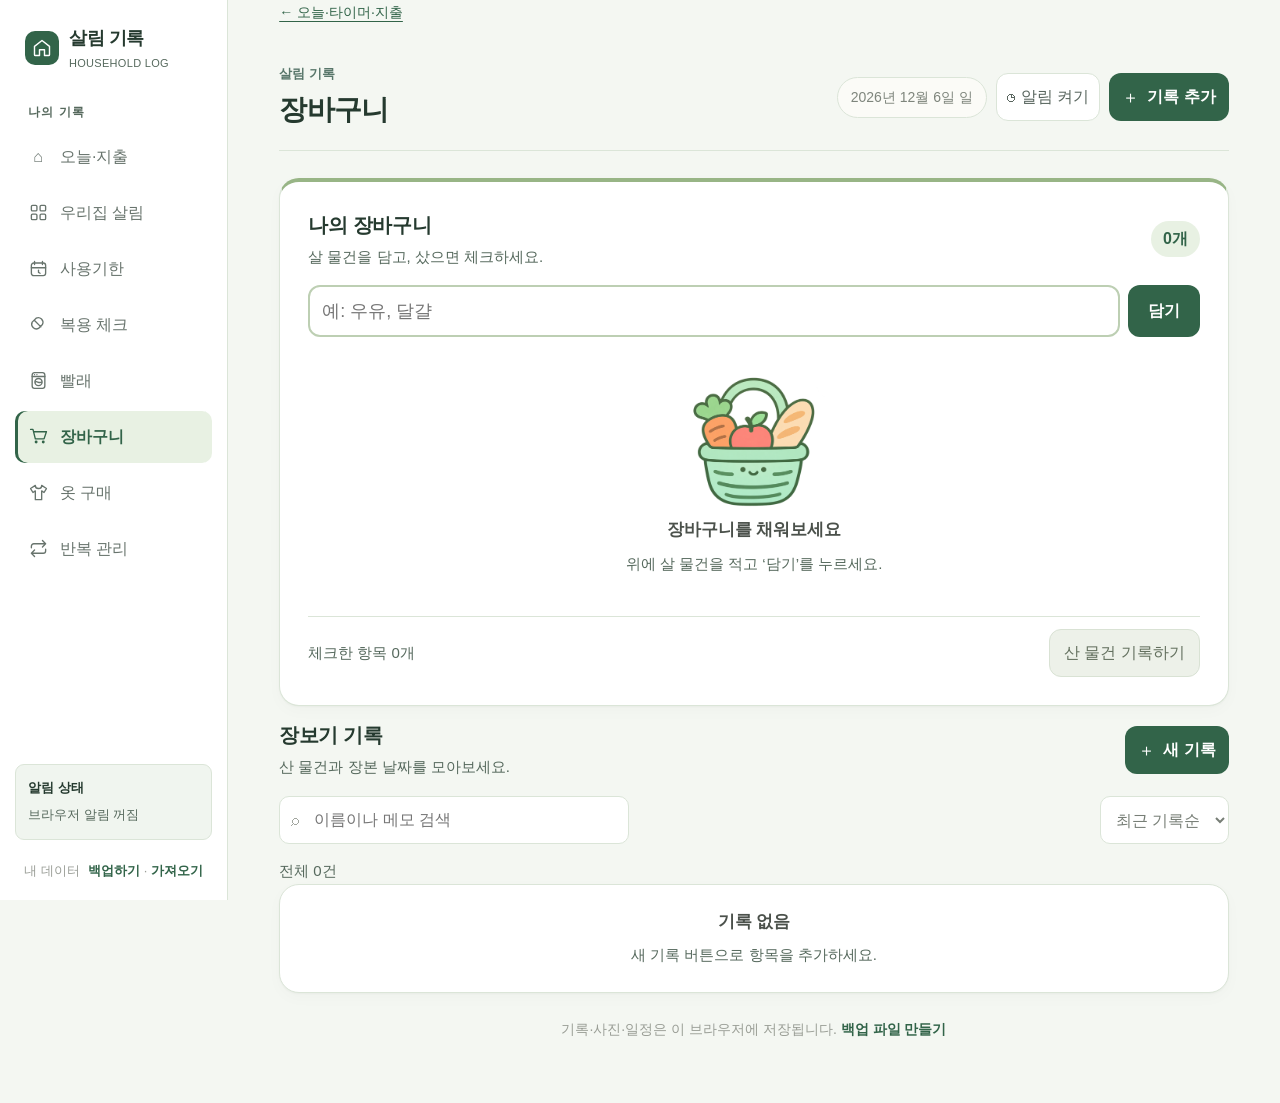
==== commit a946eb10: "Show household record search result counts" ====
--- a/household.html
+++ b/household.html
@@ -103,6 +103,7 @@
         <div class="panel-heading"><div><h2 class="panel-title" id="listTitle">기록</h2><p class="panel-caption" id="listCaption"></p></div><button class="primary-button" id="listAdd"><span class="plus">＋</span> 새 기록</button></div>
         <div class="list-toolbar"><div class="search-wrap"><span>⌕</span><input class="search-input" type="search" id="searchInput" placeholder="이름이나 메모 검색" aria-label="기록 검색"></div><select class="sort-select" id="sortSelect" aria-label="정렬"><option value="newest">최근 기록순</option><option value="oldest">오래된 순</option></select></div>
 
+        <p class="panel-caption" id="searchResultCount" role="status" aria-live="polite" aria-atomic="true"></p>
         <div class="record-list" id="recordList"></div>
         <div class="storage-note">기록·사진·일정은 이 브라우저에 저장됩니다. <button class="text-button" id="backupInline">백업 파일 만들기</button></div>
       </section>
@@ -171,7 +172,7 @@
 
   <script src="care-core.js?v=20261120-quick-care-1"></script>
   <script src="household-bridge.js?v=20261121-restore-1"></script>
-  <script src="household.js?v=20261121-restore-1"></script>
+  <script src="household.js?v=20261121-search-count-1"></script>
 </body>
 </html>
 
